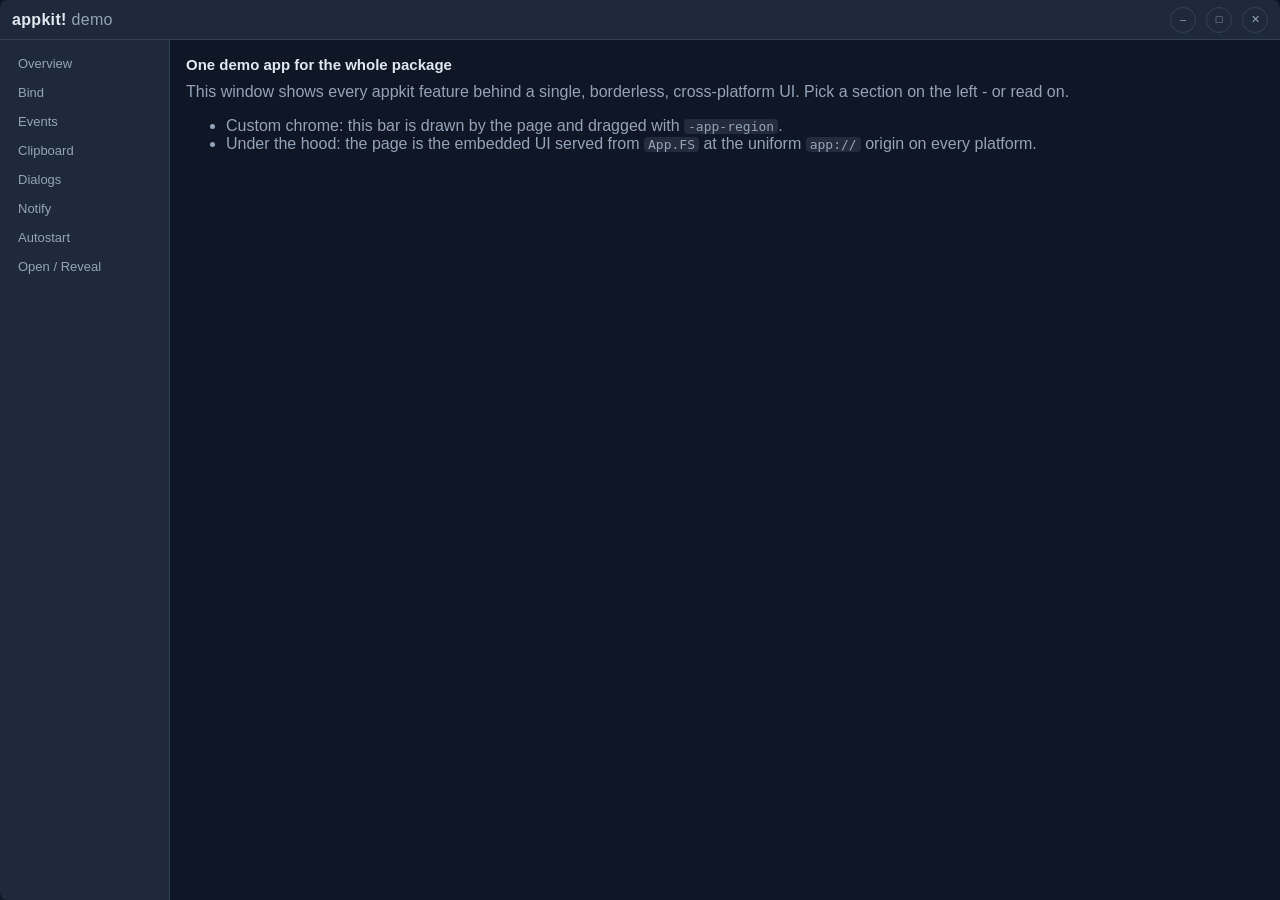
==== demo/assets/index.html @ 76309d93 "Import malivvan/appkit v0.1.0 unmodified This commit is the source of github.com/malivvan/appkit v0." ====
<!doctype html>
<html lang="en">
<head>
  <meta charset="utf-8">
  <meta name="viewport" content="width=device-width, initial-scale=1">
  <title>appkit demo</title>
  <link rel="stylesheet" href="app.css">
</head>
<body>
  <!--
    Custom window chrome. The window is created frameless (Options.Framed
    false), so the OS frame is gone on every platform and this bar IS the
    chrome: drag it (via the -app-region: drag attribute), minimize /
    maximize / close with the buttons on the right. Because the frame is
    rendered by the page itself the window looks (almost) identical on macOS,
    Windows and Linux - which is also what makes this app a stable
    UI-automation target.
  -->
  <header id="titlebar">
    <span class="tb-brand">appkit! <span class="tb-brand-dim">demo</span></span>
    <span class="tb-spacer"></span>
    <button id="btnMinimize" class="tb-dot" title="Minimize window">&#x2013;</button>
    <button id="btnMaximize" class="tb-dot" title="Maximize window">&#x25A1;</button>
    <button id="btnClose" class="tb-dot tb-close" title="Close app">&#x2715;</button>
  </header>

  <div class="layout">
    <nav id="nav" aria-label="Sections">
      <a class="nav-item" href="#overview" data-section="overview">Overview</a>
      <a class="nav-item" href="#bind" data-section="bind">Bind</a>
      <a class="nav-item" href="#events" data-section="events">Events</a>
      <a class="nav-item" href="#clipboard" data-section="clipboard">Clipboard</a>
      <a class="nav-item" href="#dialogs" data-section="dialogs">Dialogs</a>
      <a class="nav-item" href="#notify" data-section="notify">Notify</a>
      <a class="nav-item" href="#autostart" data-section="autostart">Autostart</a>
      <a class="nav-item" href="#files" data-section="files">Open / Reveal</a>
      <a class="nav-item" href="#selftest" data-section="selftest">Self test</a>
    </nav>

    <main id="content" class="content">
      <section id="section-overview" class="card">
        <h1>One demo app for the whole package</h1>
        <p class="muted">
          This window shows every appkit feature behind a single, borderless,
          cross-platform UI. Pick a section on the left - or read on.
        </p>
        <ul class="muted">
          <li>Custom chrome: this bar is drawn by the page and dragged with <code>-app-region</code>.</li>
          <li>Under the hood: the page is the embedded UI served from <code>App.FS</code> at the uniform <code>app://</code> origin on every platform.</li>
        </ul>
      </section>

      <section id="section-bind" class="card" hidden>
        <h1>Bind - Go values, callable and readable from JS</h1>
        <p class="muted small">
          One entry, one dotted name: a Go <strong>function</strong> is
          callable - a zero-argument one also reads as a value
          (<code>await demo.clock</code>), a one-argument one also accepts
          assignment (<code>demo.mark = value</code>); a
          <strong>[2]any{getter, setter}</strong> pair is a value whose state
          stays in Go - readable and writable (<code>demo.theme</code>), while
          a lone getter (<code>demo.counter</code>) or lone setter
          (<code>demo.setp</code>) binds read-only / write-only; any other
          JSON-encodable value is an immutable, frozen
          <strong>constant</strong> (<code>demo.meta</code>).
        </p>
        <div class="row">
          <input id="bindA" type="number" value="20">
          <span>+</span>
          <input id="bindB" type="number" value="22">
          <button id="bindAdd" class="primary">add</button>
          <span class="out" id="bindResult">-</span>
        </div>
        <div class="row">
          <input id="bindText" type="text" value="world">
          <button id="bindEcho" class="primary">echo</button>
          <span class="out" id="bindEchoResult">-</span>
        </div>
        <div class="row">
          <button id="bindMetaRead" class="secondary">read window.demo.meta</button>
          <span class="out" id="bindMetaResult">-</span>
        </div>
        <div class="row">
          <button id="bindClockCall" class="secondary">call demo.clock()</button>
          <button id="bindClockRead" class="secondary">await demo.clock</button>
          <span class="out" id="bindClockResult">-</span>
        </div>
        <div class="row">
          <input id="bindTheme" type="text" value="ocean">
          <button id="bindThemeRead" class="secondary">await demo.theme</button>
          <button id="bindThemeWrite" class="primary">demo.theme = value</button>
          <span class="out" id="bindThemeResult">-</span>
        </div>
        <div class="row">
          <input id="bindMarkInput" type="text" value="hi">
          <button id="bindMarkCall" class="secondary">call demo.mark(value)</button>
          <button id="bindMarkSet" class="primary">demo.mark = value</button>
          <span class="out" id="bindMarkResult">-</span>
        </div>
        <div class="row">
          <button id="bindCounterRead" class="secondary">await demo.counter (getter)</button>
          <span class="out" id="bindCounterResult">-</span>
        </div>
        <div class="row">
          <input id="bindPair" type="text" value="pair">
          <button id="bindPairRead" class="secondary">await demo.pair</button>
          <button id="bindPairWrite" class="primary">demo.pair = value</button>
          <span class="out" id="bindPairResult">-</span>
        </div>
        <div class="row">
          <input id="bindSetp" type="number" value="0">
          <button id="bindSetpWrite" class="secondary">demo.setp = value (setter)</button>
          <button id="bindSetpState" class="secondary">await demo.setpState</button>
          <span class="out" id="bindSetpResult">-</span>
        </div>
      </section>

      <section id="section-events" class="card" hidden>
        <h1>Events - publish/subscribe across Go and JS</h1>
        <div class="row">
          <button id="evGo" class="secondary">Go → JS (emit from Go)</button>
          <button id="evJS" class="secondary">JS → Go → JS round trip</button>
          <span class="out" id="evResult">-</span>
        </div>
      </section>

      <section id="section-clipboard" class="card" hidden>
        <h1>Clipboard - App.Copy / App.Paste</h1>
        <div class="row">
          <button id="clipCopy" class="secondary">copy a text</button>
          <button id="clipPaste" class="primary">paste</button>
          <span class="out" id="clipResult">-</span>
        </div>
      </section>

      <section id="section-dialogs" class="card" hidden>
        <h1>Dialogs - native panels via the View</h1>
        <div class="row">
          <button id="dlgOpen" class="secondary">Open file…</button>
          <button id="dlgSave" class="secondary">Save as…</button>
          <button id="dlgDir" class="secondary">Pick directory…</button>
          <span class="out" id="dlgResult">-</span>
        </div>
      </section>

      <section id="section-notify" class="card" hidden>
        <h1>Notify - OS-level notification</h1>
        <div class="row">
          <button id="notifyGo" class="secondary">Send notification</button>
          <span class="out" id="notifyResult">-</span>
        </div>
      </section>

      <section id="section-autostart" class="card" hidden>
        <h1>Autostart - launch at login (App.Autostart)</h1>
        <div class="row">
          <button id="auEnable" class="primary">Enable at login</button>
          <button id="auDisable" class="secondary">Disable</button>
          <span class="out" id="auResult">-</span>
        </div>
        <div class="row">
          <label for="auArgs">Arguments at login</label>
          <input id="auArgs" type="text" value="" placeholder="e.g. --hidden">
        </div>
        <p class="muted small">
          Registers this demo binary to start with your user session. The
          registration identifier comes from <code>App.Name</code>
          (<code>App.ID</code> when set); <code>Enabled</code> /
          <code>Path</code> / <code>Backend</code> report the current
          registration (per platform: XDG <code>.desktop</code> file,
          Windows <code>Run</code> registry value, macOS LaunchAgent /
          SMAppService). Takes effect at the next login. The self test
          enables and disables it again, leaving no registration behind.
        </p>
      </section>

      <section id="section-files" class="card" hidden>
        <h1>Open / Reveal - App.Open and App.Reveal</h1>
        <div class="row">
          <button id="openLink" class="secondary">Open a link</button>
          <button id="revealFile" class="secondary">Reveal this binary's dir</button>
          <span class="out" id="filesResult">-</span>
        </div>
        <p class="muted small">These launch external programs; the self test skips them.</p>
      </section>

      <section id="section-selftest" class="card">
        <h1>Self test (UI automation hook)</h1>
        <p class="muted small">
          Every control above has a stable <code>id</code>, and the page runs a
          scripted suite when loaded with <code>#selftest</code> - used by
          <code>./demo --selftest</code> and useful for future end-to-end UI tests.
        </p>
        <div class="row">
          <button id="runSelftest" class="primary">Run self test</button>
          <button id="resetSelftest" class="secondary">Reset</button>
          <span class="out" id="selftestResult">-</span>
        </div>
        <ul id="selftestLog" class="log muted small"></ul>
      </section>
    </main>
  </div>

  <script src="app.js"></script>
</body>
</html>
---- demo/assets/app.css ----
/* appkit demo styles. The titlebar rules double as the drag-region contract:
   appkit's app-region tracker reads the raw stylesheet text and turns
   "-app-region: drag/no-drag" into native window-drag boxes (the legacy
   "-webkit-app-region" / "-webview-app-region" spellings are also accepted),
   so the whole bar moves the window on every platform while the close button
   stays clickable. */
* { box-sizing: border-box; }

:root {
  color-scheme: dark;
  --radius: 8px;
  --bg: #0f172add;
  --panel: #1e293b;
  --border: #334155;
  --text: #e2e8f0;
  --muted: #94a3b8;
  --accent: #3b82f6;
  --ok: #22c55e;
  --err: #ef4444;
}

html, body {
  margin: 0;
  height: 100%;
  border-radius: var(--radius);
  color: var(--text);
  overflow: hidden;
  font-family: -apple-system, BlinkMacSystemFont, "Segoe UI", Roboto, sans-serif;
}

body {
  display: flex;
  flex-direction: column;
  overflow: hidden;
  user-select: none;
  background: var(--bg);
}

/* --- custom chrome ------------------------------------------------------- */

#titlebar {
  border-top-left-radius: var(--radius);
  border-top-right-radius: var(--radius);
  -webkit-user-select: none; /* the drag swallows clicks; no text selection */
  -user-select: none;
  -app-region: drag;         /* appkit: whole bar drags the window */
  display: flex;
  align-items: center;
  gap: 10px;
  height: 40px;
  padding: 0 12px;
  background: var(--panel);
  border-bottom: 1px solid var(--border);
  flex: 0 0 auto;
}

.tb-brand { font-weight: 700; letter-spacing: 0.02em; }
.tb-brand-dim { color: var(--muted); font-weight: 400; }
.tb-spacer { flex: 1; }
.tb-badge {
  font-size: 11px;
  text-transform: uppercase;
  letter-spacing: 0.08em;
  color: var(--muted);
  border: 1px solid var(--border);
  border-radius: 999px;
  padding: 2px 8px;
}

.tb-dot {
  -app-region: no-drag; /* appkit: button stays interactive */
  width: 26px;
  height: 26px;
  border-radius: 50%;
  border: 1px solid var(--border);
  background: transparent;
  color: var(--muted);
  cursor: pointer;
  font-size: 11px;
  line-height: 1;
  padding: 6px;
}
.tb-dot:hover { background: var(--border); color: var(--text); border-color: var(--text); }
/* The close dot is the destructive one: red on hover, like every OS. */
.tb-dot.tb-close:hover { background: var(--err); color: #fff; border-color: var(--err); }

/* --- layout -------------------------------------------------------------- */

.layout { display: flex; flex: 1 1 auto; min-height: 0; }

#nav {
  width: 170px;
  flex: 0 0 auto;
  padding: 10px 8px;
  display: flex;
  flex-direction: column;
  gap: 2px;
  background: var(--panel);
  border-right: 1px solid var(--border);
  overflow-y: auto;
}

.nav-item {
  color: var(--muted);
  text-decoration: none;
  font-size: 13px;
  padding: 6px 10px;
  border-radius: 6px;
}
.nav-item:hover { color: var(--text); background: rgba(148, 163, 184, 0.1); }
.nav-item.active { color: #fff; background: var(--accent); }

.content { flex: 1 1 auto; overflow-y: auto; padding: 16px; }

.card { margin-bottom: 14px; }
h1 { font-size: 15px; margin: 0 0 10px; }
p { margin: 0 0 8px; }

.muted { color: var(--muted); }
.small { font-size: 12px; }
code { background: rgba(148, 163, 184, 0.15); padding: 0 4px; border-radius: 4px; }

.row {
  display: flex;
  align-items: center;
  gap: 8px;
  flex-wrap: wrap;
  margin-bottom: 8px;
}
.out { color: var(--text); overflow-wrap: anywhere; font-weight: 600; }

input, button {
  font: inherit;
  color: var(--text);
  border-radius: 8px;
  padding: 7px 12px;
}
input {
  background: var(--bg);
  border: 1px solid var(--border);
  width: 140px;
}
button { border: 1px solid var(--border); background: var(--panel); cursor: pointer; }
button:hover { border-color: var(--accent); }
button:disabled { opacity: 0.5; cursor: default; }
button.primary { background: var(--accent); border-color: var(--accent); color: #fff; }
button.secondary:hover { color: #fff; }

.log { list-style: none; padding: 0; max-height: 200px; overflow-y: auto; margin: 6px 0 0; }
.log li { padding: 2px 0; border-bottom: 1px dashed var(--border); }
.log li.pass::before { content: "✓ "; color: var(--ok); }
.log li.fail::before { content: "✗ "; color: var(--err); }
.log li .detail { color: var(--muted); }
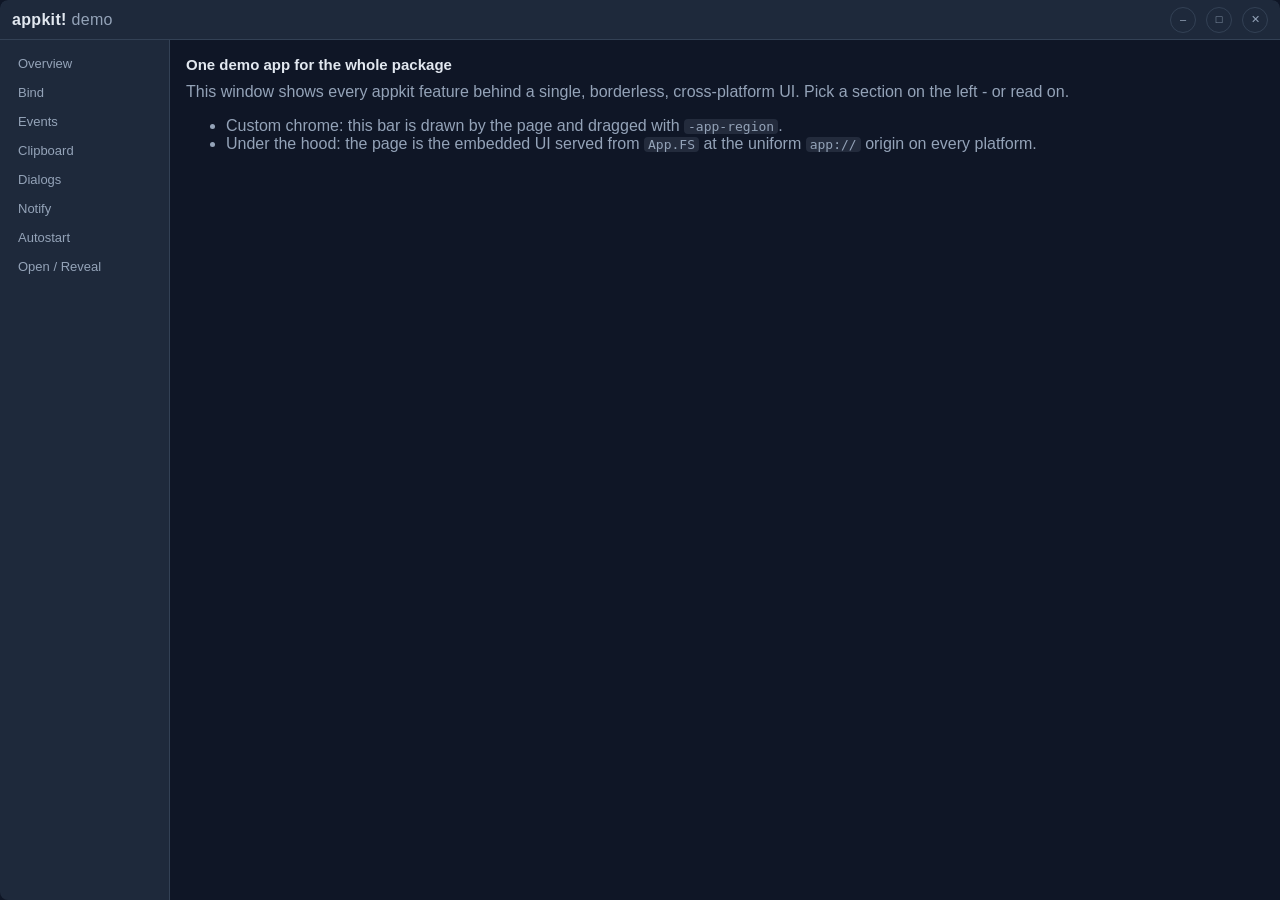
==== commit 182996af: "TKT-01M3J59M1H9PZ04J2C9JJZ7V13 Move clipboard, notify and tray out of App; add App.Start The root pa" ====
--- a/demo/assets/index.html
+++ b/demo/assets/index.html
@@ -125,7 +125,7 @@
       </section>
 
       <section id="section-clipboard" class="card" hidden>
-        <h1>Clipboard - App.Copy / App.Paste</h1>
+        <h1>Clipboard - clipboard.Copy / clipboard.Paste</h1>
         <div class="row">
           <button id="clipCopy" class="secondary">copy a text</button>
           <button id="clipPaste" class="primary">paste</button>
@@ -152,7 +152,7 @@
       </section>
 
       <section id="section-autostart" class="card" hidden>
-        <h1>Autostart - launch at login (App.Autostart)</h1>
+        <h1>Autostart - launch at login (tuohi/autostart)</h1>
         <div class="row">
           <button id="auEnable" class="primary">Enable at login</button>
           <button id="auDisable" class="secondary">Disable</button>
@@ -164,8 +164,9 @@
         </div>
         <p class="muted small">
           Registers this demo binary to start with your user session. The
-          registration identifier comes from <code>App.Name</code>
-          (<code>App.ID</code> when set); <code>Enabled</code> /
+          registration identifier is the id passed to
+          <code>autostart.New</code>, here <code>tuohi-demo</code>;
+          <code>Enabled</code> /
           <code>Path</code> / <code>Backend</code> report the current
           registration (per platform: XDG <code>.desktop</code> file,
           Windows <code>Run</code> registry value, macOS LaunchAgent /
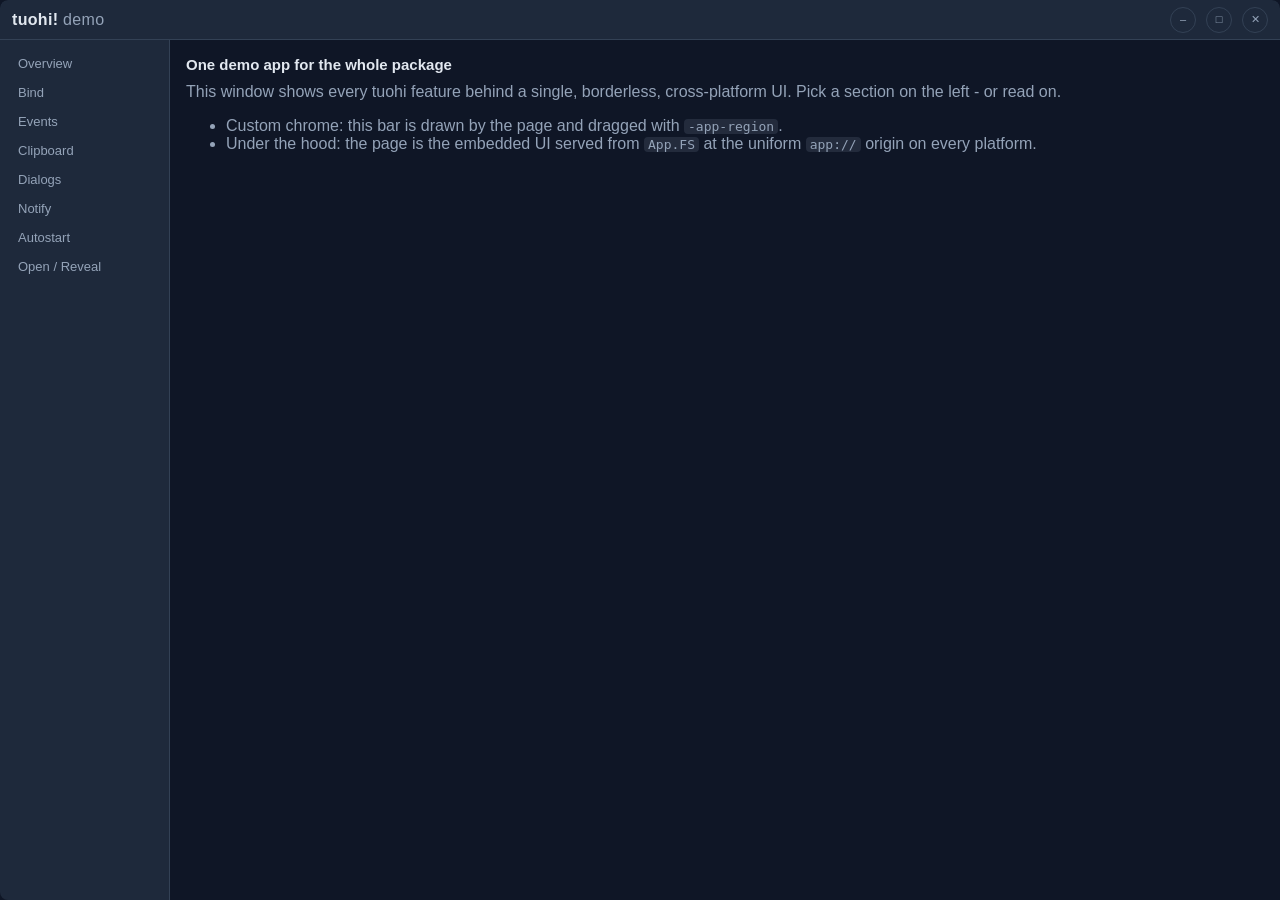
==== commit b5516f5c: "TKT-01M3HWWRWX3D9XTA5RTW5AC26R Finish renaming appkit to tuohi in prose, env vars, and names: demos " ====
--- a/demo/assets/index.html
+++ b/demo/assets/index.html
@@ -3,7 +3,7 @@
 <head>
   <meta charset="utf-8">
   <meta name="viewport" content="width=device-width, initial-scale=1">
-  <title>appkit demo</title>
+  <title>tuohi demo</title>
   <link rel="stylesheet" href="app.css">
 </head>
 <body>
@@ -17,7 +17,7 @@
     UI-automation target.
   -->
   <header id="titlebar">
-    <span class="tb-brand">appkit! <span class="tb-brand-dim">demo</span></span>
+    <span class="tb-brand">tuohi! <span class="tb-brand-dim">demo</span></span>
     <span class="tb-spacer"></span>
     <button id="btnMinimize" class="tb-dot" title="Minimize window">&#x2013;</button>
     <button id="btnMaximize" class="tb-dot" title="Maximize window">&#x25A1;</button>
@@ -41,7 +41,7 @@
       <section id="section-overview" class="card">
         <h1>One demo app for the whole package</h1>
         <p class="muted">
-          This window shows every appkit feature behind a single, borderless,
+          This window shows every tuohi feature behind a single, borderless,
           cross-platform UI. Pick a section on the left - or read on.
         </p>
         <ul class="muted">
--- a/demo/assets/app.css
+++ b/demo/assets/app.css
@@ -1,5 +1,5 @@
-/* appkit demo styles. The titlebar rules double as the drag-region contract:
-   appkit's app-region tracker reads the raw stylesheet text and turns
+/* tuohi demo styles. The titlebar rules double as the drag-region contract:
+   tuohi's app-region tracker reads the raw stylesheet text and turns
    "-app-region: drag/no-drag" into native window-drag boxes (the legacy
    "-webkit-app-region" / "-webview-app-region" spellings are also accepted),
    so the whole bar moves the window on every platform while the close button
@@ -43,7 +43,7 @@
   border-top-right-radius: var(--radius);
   -webkit-user-select: none; /* the drag swallows clicks; no text selection */
   -user-select: none;
-  -app-region: drag;         /* appkit: whole bar drags the window */
+  -app-region: drag;         /* tuohi: whole bar drags the window */
   display: flex;
   align-items: center;
   gap: 10px;
@@ -68,7 +68,7 @@
 }
 
 .tb-dot {
-  -app-region: no-drag; /* appkit: button stays interactive */
+  -app-region: no-drag; /* tuohi: button stays interactive */
   width: 26px;
   height: 26px;
   border-radius: 50%;
